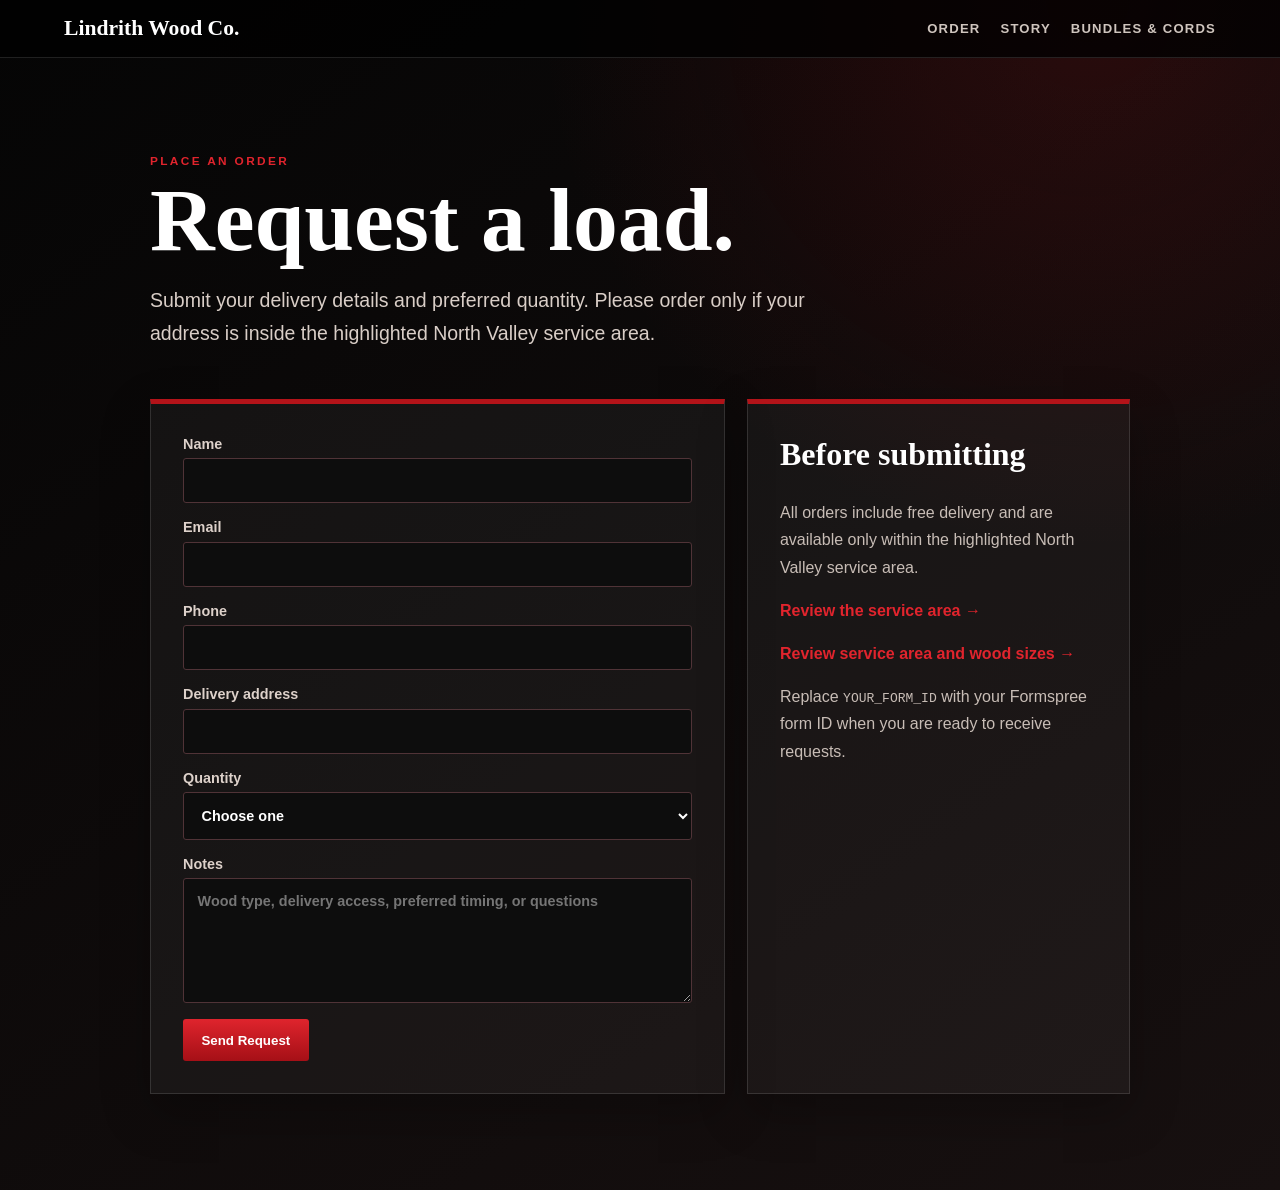
==== actual-order.html @ a73ba8ae "Add files via upload" ====
<!doctype html><html lang="en"><head><meta charset="utf-8"><meta name="viewport" content="width=device-width,initial-scale=1"><title>Place an Order | Lindrith Wood Co.</title><link rel="stylesheet" href="styles.css"></head><body class="page-shell"><header class="topbar"><a class="mini-brand" href="index.html">Lindrith Wood Co.</a><nav><a href="order.html">Order</a><a href="story.html">Story</a><a href="order.html#wood-options">Bundles &amp; Cords</a></nav></header><main class="content"><p class="kicker">Place an Order</p><h1>Request a load.</h1><p class="lead">Submit your delivery details and preferred quantity. Please order only if your address is inside the highlighted North Valley service area.</p><div class="panel-grid"><section class="panel"><form action="https://formspree.io/f/YOUR_FORM_ID" method="post"><label>Name<input name="name" required></label><label>Email<input type="email" name="email" required></label><label>Phone<input type="tel" name="phone"></label><label>Delivery address<input name="location" required></label><label>Quantity<select name="quantity" required><option value="">Choose one</option><option>Bundle</option><option>Quarter cord</option><option>Half cord</option><option>Full cord</option><option>Not sure</option></select></label><label>Notes<textarea name="notes" rows="6" placeholder="Wood type, delivery access, preferred timing, or questions"></textarea></label><button type="submit">Send Request</button></form></section><aside class="panel"><h2>Before submitting</h2><p>All orders include free delivery and are available only within the highlighted North Valley service area.</p><p><a class="text-link" href="order.html">Review the service area →</a></p><p><a class="text-link" href="order.html#wood-options">Review service area and wood sizes →</a></p><p>Replace <code>YOUR_FORM_ID</code> with your Formspree form ID when you are ready to receive requests.</p></aside></div></main></body></html>
---- styles.css ----
:root{
  --black:#080808;
  --black-soft:#141414;
  --red:#b31319;
  --red-bright:#e1242d;
  --red-dark:#720b10;
  --cream:#f3e8dc;
  --muted:#bdb4ad;
  --line:rgba(255,255,255,.12);
}
*{box-sizing:border-box}
html,body{margin:0;min-height:100%;background:var(--black);color:white;font-family:Arial,Helvetica,sans-serif}
a{color:inherit}
.landing{min-height:100vh;display:grid;grid-template-columns:minmax(330px,470px) 1fr;background:#000}
.portal{position:relative;z-index:2;display:flex;flex-direction:column;justify-content:center;gap:2.2rem;padding:clamp(2rem,5vw,4.5rem);background:linear-gradient(155deg,#050505 0%,#101010 58%,#250407 100%);box-shadow:22px 0 60px rgba(0,0,0,.55)}
.brand-lockup{max-width:320px}
.kicker{margin:0 0 .45rem;color:var(--red-bright);font-size:.74rem;font-weight:800;letter-spacing:.2em;text-transform:uppercase}
.brand{margin:0;font-family:Georgia,'Times New Roman',serif;font-size:clamp(2.8rem,5vw,4.4rem);font-weight:700;line-height:.96;letter-spacing:-.045em}
.tagline{margin:1rem 0 0;max-width:280px;color:var(--muted);font-size:1rem;line-height:1.5}
.accent-line{width:86px;height:5px;margin-top:1.35rem;background:linear-gradient(90deg,var(--red-bright),var(--red-dark));border-radius:999px}
.nav-list{display:grid;gap:.85rem;width:100%;max-width:355px}
.nav-card{min-height:76px;display:grid;grid-template-columns:44px 1fr 20px;align-items:center;gap:1rem;padding:1rem 1.15rem;border:1px solid var(--line);border-left:5px solid var(--red);border-radius:5px;background:linear-gradient(100deg,rgba(255,255,255,.065),rgba(255,255,255,.018));text-decoration:none;box-shadow:0 10px 28px rgba(0,0,0,.24);transition:.18s ease}
.nav-card:hover{transform:translateX(6px);border-color:rgba(225,36,45,.7);background:linear-gradient(100deg,rgba(179,19,25,.3),rgba(255,255,255,.025))}
.nav-card svg{width:34px;height:34px;fill:none;stroke:var(--red-bright);stroke-width:1.8;stroke-linecap:round;stroke-linejoin:round}
.nav-card strong{font-size:1.02rem;letter-spacing:.015em}
.arrow{color:var(--red-bright);font-size:2rem;font-weight:300;line-height:1}
.microcopy{max-width:350px;margin:0;color:#8f8782;font-size:.78rem;line-height:1.5}
.open-space{position:relative;min-height:100vh;background-image:linear-gradient(90deg,rgba(0,0,0,.28),rgba(0,0,0,.02) 30%),url('assets/flannel-family.png');background-size:cover;background-position:center 42%}
.open-space::after{content:"";position:absolute;inset:0;background:linear-gradient(180deg,rgba(0,0,0,.04),rgba(0,0,0,.22))}
.page-shell{min-height:100vh;background:radial-gradient(circle at 85% 0%,rgba(179,19,25,.18),transparent 34%),linear-gradient(145deg,#050505,#171010)}
.topbar{display:flex;justify-content:space-between;align-items:center;padding:1rem 5vw;border-bottom:1px solid var(--line);background:rgba(0,0,0,.78)}
.topbar .mini-brand{font-family:Georgia,serif;font-size:1.35rem;text-decoration:none;font-weight:700}
.topbar nav{display:flex;gap:1.25rem;flex-wrap:wrap}
.topbar nav a{text-decoration:none;color:#cfc5be;font-size:.82rem;font-weight:700;text-transform:uppercase;letter-spacing:.09em}
.topbar nav a:hover,.topbar nav a[aria-current="page"]{color:white}
.content{width:min(980px,calc(100% - 2rem));margin:auto;padding:6rem 0}
.content h1{margin:0 0 1rem;font-family:Georgia,serif;font-size:clamp(3rem,7vw,5.6rem);line-height:1;color:white}
.content .lead{max-width:720px;color:#d9cec7;font-size:1.22rem;line-height:1.7}
.panel-grid{display:grid;grid-template-columns:1.2fr .8fr;gap:1.4rem;margin-top:3rem}
.panel{padding:2rem;border:1px solid var(--line);border-top:5px solid var(--red);background:rgba(255,255,255,.045);box-shadow:0 18px 45px rgba(0,0,0,.25)}
.panel h2{margin-top:0;font-family:Georgia,serif;font-size:2rem}
.panel p,.panel li{color:#c8bdb6;line-height:1.7}
form{display:grid;gap:1rem}
label{display:grid;gap:.4rem;color:#ddd1ca;font-size:.9rem;font-weight:700}
input,select,textarea{width:100%;padding:.85rem;border:1px solid #503337;border-radius:3px;background:#0d0d0d;color:white;font:inherit}
button,.cta{display:inline-block;width:max-content;padding:.85rem 1.15rem;border:0;border-radius:3px;background:linear-gradient(#df242d,#a50f16);color:#fff;font-weight:800;text-decoration:none;cursor:pointer}
.bundle-grid{display:grid;grid-template-columns:repeat(3,1fr);gap:1.2rem;margin-top:3rem}
.bundle{padding:1.6rem;border:1px solid var(--line);background:rgba(255,255,255,.04)}
.bundle h2{margin:.2rem 0 .6rem;font-family:Georgia,serif}
.bundle .price{color:var(--red-bright);font-size:1.25rem;font-weight:800}
@media(max-width:820px){.landing{grid-template-columns:1fr}.portal{min-height:100vh;background:linear-gradient(180deg,rgba(0,0,0,.84),rgba(18,0,3,.94)),url('assets/flannel-family.png') center/cover;padding:2rem}.open-space{display:none}.nav-list{max-width:none}.brand-lockup{margin-top:auto}.microcopy{margin-bottom:auto}.panel-grid,.bundle-grid{grid-template-columns:1fr}.topbar{align-items:flex-start;gap:1rem;flex-direction:column}.topbar nav{width:100%;justify-content:space-between}}

.text-link{color:var(--red-bright);font-weight:800;text-decoration:none}.text-link:hover{text-decoration:underline}.service-content{width:min(1180px,calc(100% - 2rem))}.service-map{margin:3rem 0 0;border:1px solid var(--line);border-top:5px solid var(--red);background:#0b0b0b;box-shadow:0 22px 55px rgba(0,0,0,.36)}.service-map img{display:block;width:100%;height:auto}.service-map figcaption{padding:1rem 1.2rem;color:#bfb5ae;font-size:.86rem;line-height:1.5}.service-actions{display:flex;flex-wrap:wrap;gap:1rem;margin-top:1.5rem}.secondary-cta{display:inline-block;width:max-content;padding:.85rem 1.15rem;border:1px solid var(--line);border-radius:3px;color:#fff;font-weight:800;text-decoration:none}.secondary-cta:hover{border-color:var(--red-bright);background:rgba(179,19,25,.12)}
.order-topline{display:flex;align-items:flex-start;justify-content:space-between;gap:2rem}.order-topline>div{min-width:0}.order-topline h1{max-width:820px}.proceed-cta{flex:0 0 auto;margin-top:.25rem;white-space:nowrap}.wood-options{margin-top:4.5rem;scroll-margin-top:2rem}.wood-options h2{margin:.2rem 0 1.5rem;font-family:Georgia,'Times New Roman',serif;font-size:clamp(2.2rem,5vw,4rem);line-height:1.08}.wood-options img{display:block;width:100%;height:auto;border:1px solid var(--line);border-top:5px solid var(--red);background:#0b0b0b;box-shadow:0 22px 55px rgba(0,0,0,.36)}.final-order-actions{margin-top:2rem}
@media(max-width:760px){.order-topline{display:block}.proceed-cta{margin:0 0 2rem}.wood-options{margin-top:3rem}}

.page-title{max-width:980px}.top-action-row{display:flex;flex-wrap:wrap;gap:1rem;margin:1.5rem 0 3rem}.service-intro h2{margin:0 0 .75rem;font-family:Georgia,'Times New Roman',serif;font-size:clamp(2rem,4vw,3.4rem);line-height:1.1}.compact-map{width:min(900px,100%);margin-left:auto;margin-right:auto}.compact-map img{width:100%}@media(max-width:760px){.top-action-row{margin:1rem 0 2.25rem}.compact-map{width:100%}}

/* Responsive service-area and quantity layout */
.order-overview{
  display:grid;
  grid-template-columns:minmax(0,.88fr) minmax(0,1.12fr);
  gap:clamp(1.5rem,3vw,2.75rem);
  align-items:start;
  margin-top:.5rem;
}
.service-area-panel,
.quantities-panel{min-width:0}
.service-area-panel{
  padding:clamp(1.2rem,2vw,1.8rem);
  border:1px solid var(--line);
  border-top:5px solid var(--red);
  background:rgba(255,255,255,.035);
}
.service-area-panel .lead{
  max-width:none;
  font-size:1.02rem;
  line-height:1.65;
}
.service-area-panel .compact-map{
  width:min(520px,92%);
  margin:1.5rem auto 0;
}
.order-overview .wood-options{
  margin-top:0;
  scroll-margin-top:2rem;
}
.order-overview .wood-options h2{
  font-size:clamp(2rem,3.6vw,3.25rem);
}
@media(max-width:860px){
  .order-overview{grid-template-columns:1fr}
  .service-area-panel .compact-map{width:min(620px,100%)}
  .order-overview .wood-options{margin-top:.5rem}
}


/* Order page emphasis: larger service area, smaller quantity guide */
.service-content > .page-title{
  max-width:760px;
  font-size:clamp(2rem,4vw,3.6rem);
  line-height:1.05;
}
.order-overview{
  grid-template-columns:minmax(0,1.75fr) minmax(260px,.65fr);
  gap:clamp(1.25rem,2.5vw,2.25rem);
}
.service-area-panel .compact-map{
  width:100%;
  max-width:none;
}
.order-overview .quantities-panel{
  max-width:390px;
  justify-self:end;
}
.order-overview .wood-options h2{
  font-size:clamp(1.65rem,2.7vw,2.35rem);
}
.order-overview .wood-options img{
  width:100%;
  max-width:360px;
  margin-left:auto;
}
@media(max-width:860px){
  .order-overview{grid-template-columns:1fr}
  .order-overview .quantities-panel{max-width:520px;justify-self:center}
  .order-overview .wood-options img{max-width:440px;margin-right:auto}
}
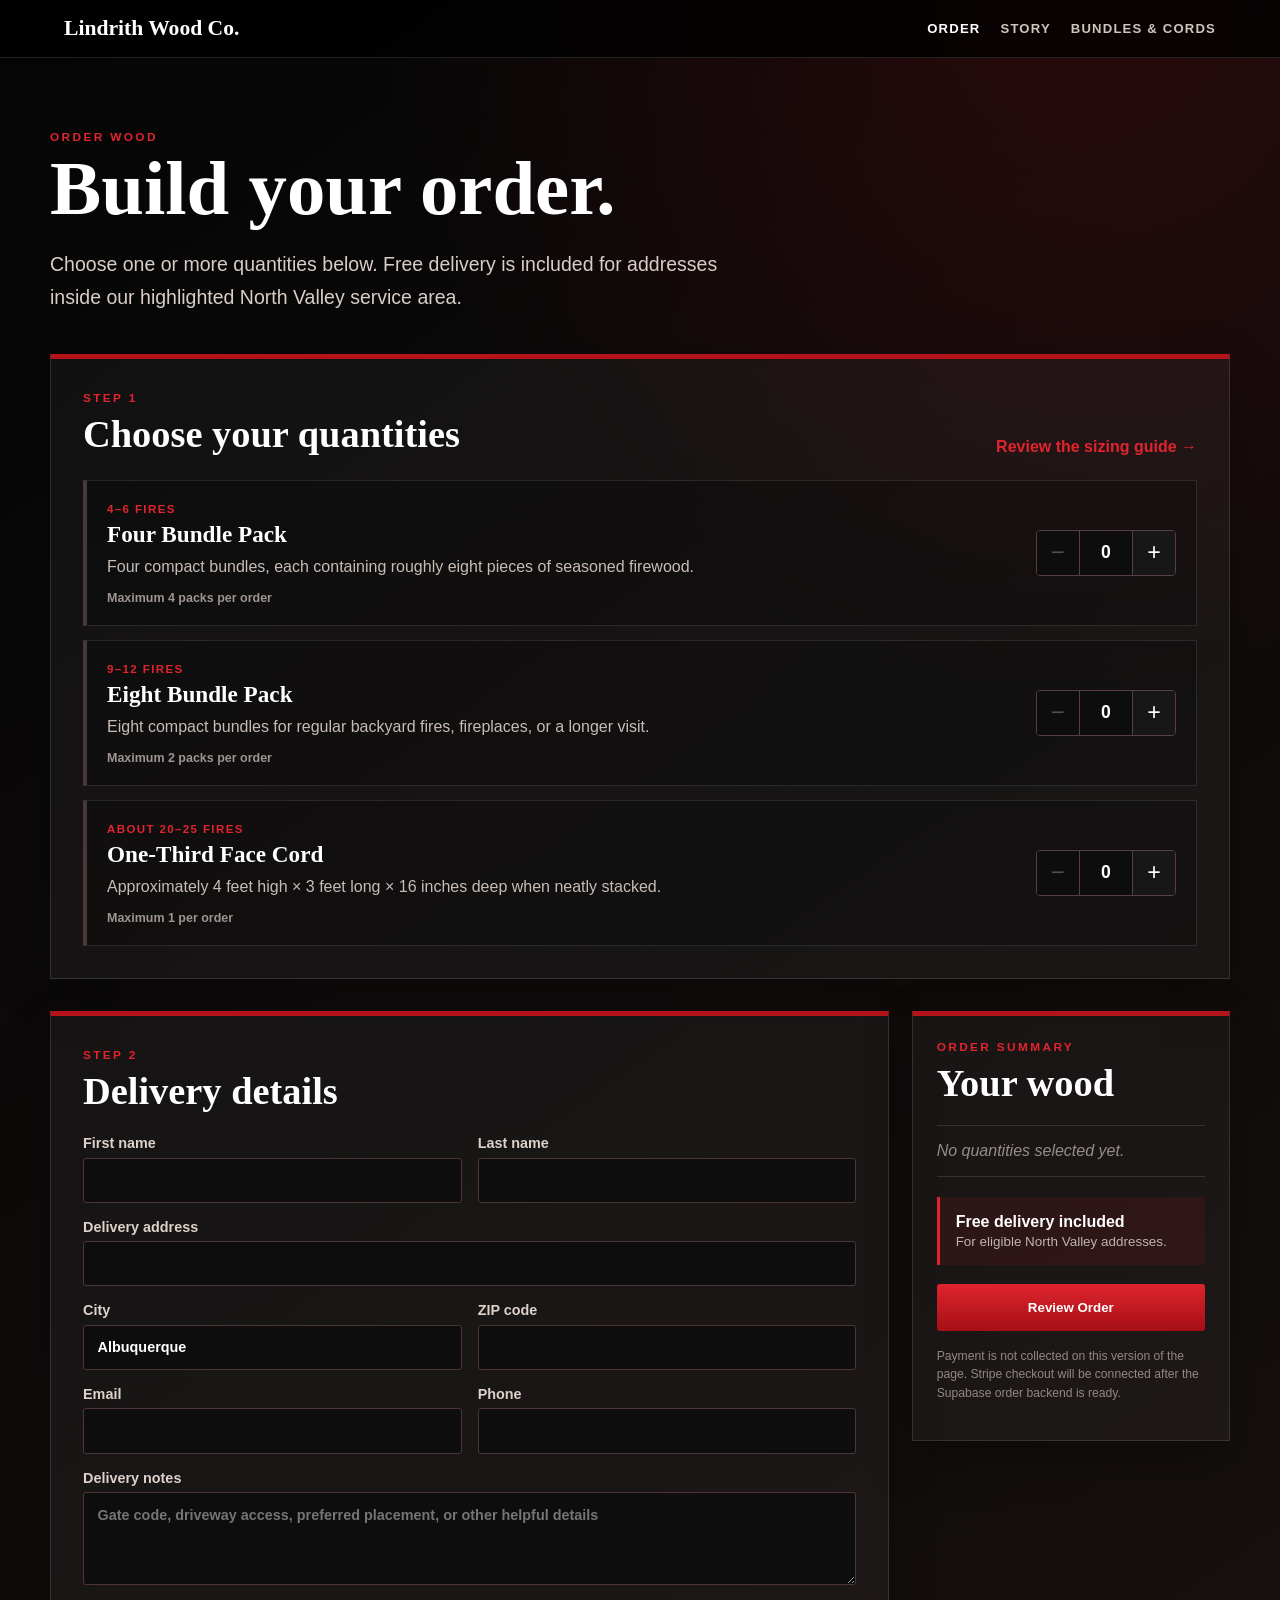
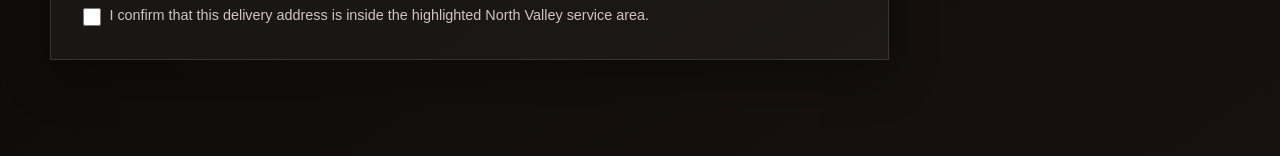
==== commit 0faa74ac: "Add files via upload" ====
--- a/actual-order.html
+++ b/actual-order.html
@@ -1 +1,201 @@
-<!doctype html><html lang="en"><head><meta charset="utf-8"><meta name="viewport" content="width=device-width,initial-scale=1"><title>Place an Order | Lindrith Wood Co.</title><link rel="stylesheet" href="styles.css"></head><body class="page-shell"><header class="topbar"><a class="mini-brand" href="index.html">Lindrith Wood Co.</a><nav><a href="order.html">Order</a><a href="story.html">Story</a><a href="order.html#wood-options">Bundles &amp; Cords</a></nav></header><main class="content"><p class="kicker">Place an Order</p><h1>Request a load.</h1><p class="lead">Submit your delivery details and preferred quantity. Please order only if your address is inside the highlighted North Valley service area.</p><div class="panel-grid"><section class="panel"><form action="https://formspree.io/f/YOUR_FORM_ID" method="post"><label>Name<input name="name" required></label><label>Email<input type="email" name="email" required></label><label>Phone<input type="tel" name="phone"></label><label>Delivery address<input name="location" required></label><label>Quantity<select name="quantity" required><option value="">Choose one</option><option>Bundle</option><option>Quarter cord</option><option>Half cord</option><option>Full cord</option><option>Not sure</option></select></label><label>Notes<textarea name="notes" rows="6" placeholder="Wood type, delivery access, preferred timing, or questions"></textarea></label><button type="submit">Send Request</button></form></section><aside class="panel"><h2>Before submitting</h2><p>All orders include free delivery and are available only within the highlighted North Valley service area.</p><p><a class="text-link" href="order.html">Review the service area →</a></p><p><a class="text-link" href="order.html#wood-options">Review service area and wood sizes →</a></p><p>Replace <code>YOUR_FORM_ID</code> with your Formspree form ID when you are ready to receive requests.</p></aside></div></main></body></html>
+<!doctype html>
+<html lang="en">
+<head>
+  <meta charset="utf-8">
+  <meta name="viewport" content="width=device-width,initial-scale=1">
+  <title>Build Your Order | Lindrith Wood Co.</title>
+  <meta name="description" content="Choose your Lindrith Wood Co. firewood quantity and enter North Valley delivery details.">
+  <link rel="stylesheet" href="styles.css">
+</head>
+<body class="page-shell">
+  <header class="topbar">
+    <a class="mini-brand" href="index.html">Lindrith Wood Co.</a>
+    <nav>
+      <a href="order.html" aria-current="page">Order</a>
+      <a href="story.html">Story</a>
+      <a href="order.html#wood-options">Bundles &amp; Cords</a>
+    </nav>
+  </header>
+
+  <main class="content checkout-content">
+    <p class="kicker">Order Wood</p>
+    <h1 class="checkout-title">Build your order.</h1>
+    <p class="lead checkout-lead">Choose one or more quantities below. Free delivery is included for addresses inside our highlighted North Valley service area.</p>
+
+    <form id="wood-order-form" class="wood-order-form" novalidate>
+      <section class="order-builder" aria-labelledby="quantity-heading">
+        <div class="section-heading-row">
+          <div>
+            <p class="kicker">Step 1</p>
+            <h2 id="quantity-heading">Choose your quantities</h2>
+          </div>
+          <a class="text-link" href="order.html#wood-options">Review the sizing guide →</a>
+        </div>
+
+        <div class="product-picker">
+          <article class="order-product" data-product="four-bundle">
+            <div class="order-product-copy">
+              <p class="product-eyebrow">4–6 fires</p>
+              <h3>Four Bundle Pack</h3>
+              <p>Four compact bundles, each containing roughly eight pieces of seasoned firewood.</p>
+              <span class="order-limit">Maximum 4 packs per order</span>
+            </div>
+            <div class="quantity-stepper" aria-label="Four Bundle Pack quantity">
+              <button type="button" class="stepper-button" data-action="decrease" aria-label="Decrease Four Bundle Pack quantity">−</button>
+              <input id="four-bundle-qty" name="four_bundle_pack" type="number" min="0" max="4" step="1" value="0" inputmode="numeric" aria-label="Four Bundle Pack quantity">
+              <button type="button" class="stepper-button" data-action="increase" aria-label="Increase Four Bundle Pack quantity">+</button>
+            </div>
+          </article>
+
+          <article class="order-product" data-product="eight-bundle">
+            <div class="order-product-copy">
+              <p class="product-eyebrow">9–12 fires</p>
+              <h3>Eight Bundle Pack</h3>
+              <p>Eight compact bundles for regular backyard fires, fireplaces, or a longer visit.</p>
+              <span class="order-limit">Maximum 2 packs per order</span>
+            </div>
+            <div class="quantity-stepper" aria-label="Eight Bundle Pack quantity">
+              <button type="button" class="stepper-button" data-action="decrease" aria-label="Decrease Eight Bundle Pack quantity">−</button>
+              <input id="eight-bundle-qty" name="eight_bundle_pack" type="number" min="0" max="2" step="1" value="0" inputmode="numeric" aria-label="Eight Bundle Pack quantity">
+              <button type="button" class="stepper-button" data-action="increase" aria-label="Increase Eight Bundle Pack quantity">+</button>
+            </div>
+          </article>
+
+          <article class="order-product" data-product="third-face-cord">
+            <div class="order-product-copy">
+              <p class="product-eyebrow">About 20–25 fires</p>
+              <h3>One-Third Face Cord</h3>
+              <p>Approximately 4 feet high × 3 feet long × 16 inches deep when neatly stacked.</p>
+              <span class="order-limit">Maximum 1 per order</span>
+            </div>
+            <div class="quantity-stepper" aria-label="One-Third Face Cord quantity">
+              <button type="button" class="stepper-button" data-action="decrease" aria-label="Decrease One-Third Face Cord quantity">−</button>
+              <input id="third-face-cord-qty" name="one_third_face_cord" type="number" min="0" max="1" step="1" value="0" inputmode="numeric" aria-label="One-Third Face Cord quantity">
+              <button type="button" class="stepper-button" data-action="increase" aria-label="Increase One-Third Face Cord quantity">+</button>
+            </div>
+          </article>
+        </div>
+        <p id="quantity-error" class="form-error" role="alert" hidden>Please choose at least one firewood quantity.</p>
+      </section>
+
+      <div class="checkout-grid">
+        <section class="delivery-panel" aria-labelledby="delivery-heading">
+          <p class="kicker">Step 2</p>
+          <h2 id="delivery-heading">Delivery details</h2>
+          <div class="field-grid">
+            <label>First name<input name="first_name" autocomplete="given-name" required></label>
+            <label>Last name<input name="last_name" autocomplete="family-name" required></label>
+            <label class="field-wide">Delivery address<input name="delivery_address" autocomplete="street-address" required></label>
+            <label>City<input name="city" value="Albuquerque" autocomplete="address-level2" required></label>
+            <label>ZIP code<input name="zip" inputmode="numeric" autocomplete="postal-code" pattern="[0-9]{5}" maxlength="5" required></label>
+            <label>Email<input type="email" name="email" autocomplete="email" required></label>
+            <label>Phone<input type="tel" name="phone" autocomplete="tel" required></label>
+            <label class="field-wide">Delivery notes<textarea name="delivery_notes" rows="4" placeholder="Gate code, driveway access, preferred placement, or other helpful details"></textarea></label>
+          </div>
+          <label class="service-confirmation">
+            <input type="checkbox" name="service_area_confirmed" required>
+            <span>I confirm that this delivery address is inside the highlighted North Valley service area.</span>
+          </label>
+        </section>
+
+        <aside class="order-summary" aria-labelledby="summary-heading">
+          <p class="kicker">Order Summary</p>
+          <h2 id="summary-heading">Your wood</h2>
+          <div id="summary-lines" class="summary-lines">
+            <p class="empty-summary">No quantities selected yet.</p>
+          </div>
+          <div class="summary-note">
+            <strong>Free delivery included</strong>
+            <span>For eligible North Valley addresses.</span>
+          </div>
+          <button type="submit" class="review-order-button">Review Order</button>
+          <p class="checkout-stage-note">Payment is not collected on this version of the page. Stripe checkout will be connected after the Supabase order backend is ready.</p>
+          <p id="form-status" class="form-status" role="status" aria-live="polite"></p>
+        </aside>
+      </div>
+    </form>
+  </main>
+
+  <script>
+    (() => {
+      const form = document.getElementById('wood-order-form');
+      const summary = document.getElementById('summary-lines');
+      const quantityError = document.getElementById('quantity-error');
+      const status = document.getElementById('form-status');
+      const products = [
+        { id: 'four-bundle-qty', name: 'Four Bundle Pack', singular: 'pack', plural: 'packs' },
+        { id: 'eight-bundle-qty', name: 'Eight Bundle Pack', singular: 'pack', plural: 'packs' },
+        { id: 'third-face-cord-qty', name: 'One-Third Face Cord', singular: 'cord portion', plural: 'cord portions' }
+      ];
+
+      const clampInput = (input) => {
+        const min = Number(input.min || 0);
+        const max = Number(input.max || Number.MAX_SAFE_INTEGER);
+        const parsed = Number.parseInt(input.value, 10);
+        const value = Number.isFinite(parsed) ? parsed : min;
+        input.value = Math.min(max, Math.max(min, value));
+      };
+
+      const updateControls = () => {
+        document.querySelectorAll('.quantity-stepper').forEach((stepper) => {
+          const input = stepper.querySelector('input');
+          const decrease = stepper.querySelector('[data-action="decrease"]');
+          const increase = stepper.querySelector('[data-action="increase"]');
+          const value = Number(input.value);
+          decrease.disabled = value <= Number(input.min);
+          increase.disabled = value >= Number(input.max);
+          stepper.closest('.order-product').classList.toggle('has-quantity', value > 0);
+        });
+      };
+
+      const updateSummary = () => {
+        const selected = products
+          .map((product) => ({ ...product, quantity: Number(document.getElementById(product.id).value) }))
+          .filter((product) => product.quantity > 0);
+
+        if (!selected.length) {
+          summary.innerHTML = '<p class="empty-summary">No quantities selected yet.</p>';
+        } else {
+          summary.innerHTML = selected.map((product) => {
+            const unit = product.quantity === 1 ? product.singular : product.plural;
+            return `<div class="summary-line"><span>${product.name}</span><strong>${product.quantity} ${unit}</strong></div>`;
+          }).join('');
+        }
+        quantityError.hidden = true;
+        status.textContent = '';
+        updateControls();
+      };
+
+      document.querySelectorAll('.quantity-stepper').forEach((stepper) => {
+        const input = stepper.querySelector('input');
+        stepper.addEventListener('click', (event) => {
+          const button = event.target.closest('button');
+          if (!button) return;
+          const direction = button.dataset.action === 'increase' ? 1 : -1;
+          input.value = Number(input.value) + direction;
+          clampInput(input);
+          updateSummary();
+        });
+        input.addEventListener('input', () => {
+          clampInput(input);
+          updateSummary();
+        });
+      });
+
+      form.addEventListener('submit', (event) => {
+        event.preventDefault();
+        const total = products.reduce((sum, product) => sum + Number(document.getElementById(product.id).value), 0);
+        if (total === 0) {
+          quantityError.hidden = false;
+          document.getElementById('quantity-heading').scrollIntoView({ behavior: 'smooth', block: 'center' });
+          return;
+        }
+        if (!form.reportValidity()) return;
+        status.textContent = 'The order details are valid. This page is ready for the Supabase submission step.';
+      });
+
+      updateSummary();
+    })();
+  </script>
+</body>
+</html>
--- a/styles.css
+++ b/styles.css
@@ -25,7 +25,7 @@
 .nav-card strong{font-size:1.02rem;letter-spacing:.015em}
 .arrow{color:var(--red-bright);font-size:2rem;font-weight:300;line-height:1}
 .microcopy{max-width:350px;margin:0;color:#8f8782;font-size:.78rem;line-height:1.5}
-.open-space{position:relative;min-height:100vh;background-image:linear-gradient(90deg,rgba(0,0,0,.28),rgba(0,0,0,.02) 30%),url('assets/flannel-family.png');background-size:cover;background-position:center 42%}
+.open-space{position:relative;min-height:100vh;background-image:linear-gradient(90deg,rgba(0,0,0,.28),rgba(0,0,0,.02) 30%),url('assets/flannel-family.png');background-size:cover;background-position:center 34%}
 .open-space::after{content:"";position:absolute;inset:0;background:linear-gradient(180deg,rgba(0,0,0,.04),rgba(0,0,0,.22))}
 .page-shell{min-height:100vh;background:radial-gradient(circle at 85% 0%,rgba(179,19,25,.18),transparent 34%),linear-gradient(145deg,#050505,#171010)}
 .topbar{display:flex;justify-content:space-between;align-items:center;padding:1rem 5vw;border-bottom:1px solid var(--line);background:rgba(0,0,0,.78)}
@@ -48,7 +48,7 @@
 .bundle{padding:1.6rem;border:1px solid var(--line);background:rgba(255,255,255,.04)}
 .bundle h2{margin:.2rem 0 .6rem;font-family:Georgia,serif}
 .bundle .price{color:var(--red-bright);font-size:1.25rem;font-weight:800}
-@media(max-width:820px){.landing{grid-template-columns:1fr}.portal{min-height:100vh;background:linear-gradient(180deg,rgba(0,0,0,.84),rgba(18,0,3,.94)),url('assets/flannel-family.png') center/cover;padding:2rem}.open-space{display:none}.nav-list{max-width:none}.brand-lockup{margin-top:auto}.microcopy{margin-bottom:auto}.panel-grid,.bundle-grid{grid-template-columns:1fr}.topbar{align-items:flex-start;gap:1rem;flex-direction:column}.topbar nav{width:100%;justify-content:space-between}}
+@media(max-width:820px){.landing{grid-template-columns:1fr}.portal{min-height:100vh;background:linear-gradient(180deg,rgba(0,0,0,.84),rgba(18,0,3,.94)),url('assets/flannel-family.png') center 34%/cover;padding:2rem}.open-space{display:none}.nav-list{max-width:none}.brand-lockup{margin-top:auto}.microcopy{margin-bottom:auto}.panel-grid,.bundle-grid{grid-template-columns:1fr}.topbar{align-items:flex-start;gap:1rem;flex-direction:column}.topbar nav{width:100%;justify-content:space-between}}
 
 .text-link{color:var(--red-bright);font-weight:800;text-decoration:none}.text-link:hover{text-decoration:underline}.service-content{width:min(1180px,calc(100% - 2rem))}.service-map{margin:3rem 0 0;border:1px solid var(--line);border-top:5px solid var(--red);background:#0b0b0b;box-shadow:0 22px 55px rgba(0,0,0,.36)}.service-map img{display:block;width:100%;height:auto}.service-map figcaption{padding:1rem 1.2rem;color:#bfb5ae;font-size:.86rem;line-height:1.5}.service-actions{display:flex;flex-wrap:wrap;gap:1rem;margin-top:1.5rem}.secondary-cta{display:inline-block;width:max-content;padding:.85rem 1.15rem;border:1px solid var(--line);border-radius:3px;color:#fff;font-weight:800;text-decoration:none}.secondary-cta:hover{border-color:var(--red-bright);background:rgba(179,19,25,.12)}
 .order-topline{display:flex;align-items:flex-start;justify-content:space-between;gap:2rem}.order-topline>div{min-width:0}.order-topline h1{max-width:820px}.proceed-cta{flex:0 0 auto;margin-top:.25rem;white-space:nowrap}.wood-options{margin-top:4.5rem;scroll-margin-top:2rem}.wood-options h2{margin:.2rem 0 1.5rem;font-family:Georgia,'Times New Roman',serif;font-size:clamp(2.2rem,5vw,4rem);line-height:1.08}.wood-options img{display:block;width:100%;height:auto;border:1px solid var(--line);border-top:5px solid var(--red);background:#0b0b0b;box-shadow:0 22px 55px rgba(0,0,0,.36)}.final-order-actions{margin-top:2rem}
@@ -126,3 +126,105 @@
   .order-overview .quantities-panel{max-width:520px;justify-self:center}
   .order-overview .wood-options img{max-width:440px;margin-right:auto}
 }
+
+
+/* Click-to-enlarge quantity guide */
+.quantity-image-button{
+  position:relative;
+  display:block;
+  width:100%;
+  max-width:360px;
+  margin-left:auto;
+  padding:0;
+  border:0;
+  border-radius:2px;
+  background:transparent;
+  cursor:zoom-in;
+}
+.quantity-image-button img{width:100%;max-width:none!important;margin:0!important}
+.image-enlarge-hint{
+  position:absolute;
+  right:.7rem;
+  bottom:.7rem;
+  padding:.42rem .62rem;
+  border:1px solid rgba(255,255,255,.25);
+  border-radius:3px;
+  background:rgba(0,0,0,.78);
+  color:#fff;
+  font-size:.72rem;
+  font-weight:800;
+  letter-spacing:.05em;
+  text-transform:uppercase;
+}
+.quantity-image-button:hover .image-enlarge-hint,
+.quantity-image-button:focus-visible .image-enlarge-hint{background:var(--red-dark)}
+.quantity-image-button:focus-visible{outline:3px solid var(--red-bright);outline-offset:4px}
+.image-lightbox{
+  width:min(94vw,1000px);
+  max-height:94vh;
+  padding:clamp(2.5rem,5vw,4rem) clamp(.75rem,2vw,1.25rem) 1rem;
+  border:1px solid rgba(255,255,255,.22);
+  border-radius:5px;
+  background:#090909;
+  box-shadow:0 28px 90px rgba(0,0,0,.8);
+}
+.image-lightbox::backdrop{background:rgba(0,0,0,.88);backdrop-filter:blur(3px)}
+.image-lightbox img{display:block;max-width:100%;max-height:calc(94vh - 5rem);margin:auto;object-fit:contain}
+.lightbox-close{
+  position:absolute;
+  top:.55rem;
+  right:.7rem;
+  width:2.5rem;
+  height:2.5rem;
+  padding:0;
+  border:1px solid rgba(255,255,255,.25);
+  border-radius:50%;
+  background:#171717;
+  color:#fff;
+  font-size:1.9rem;
+  font-weight:400;
+  line-height:1;
+}
+.lightbox-close:hover{background:var(--red-dark)}
+@media(max-width:860px){.quantity-image-button{max-width:440px;margin-right:auto}}
+
+/* Front-end order builder */
+.checkout-content{width:min(1180px,calc(100% - 2rem));padding-top:4.5rem}
+.checkout-title{font-size:clamp(2.8rem,6vw,5rem)!important}
+.checkout-lead{margin-bottom:2.5rem}
+.wood-order-form{gap:2rem}
+.order-builder,.delivery-panel,.order-summary{border:1px solid var(--line);border-top:5px solid var(--red);background:rgba(255,255,255,.04);box-shadow:0 18px 45px rgba(0,0,0,.25)}
+.order-builder{padding:clamp(1.25rem,3vw,2rem)}
+.section-heading-row{display:flex;align-items:end;justify-content:space-between;gap:1.5rem;margin-bottom:1.5rem}
+.section-heading-row h2,.delivery-panel h2,.order-summary h2{margin:.15rem 0 0;font-family:Georgia,'Times New Roman',serif;font-size:clamp(1.8rem,3vw,2.6rem)}
+.product-picker{display:grid;gap:.9rem}
+.order-product{display:grid;grid-template-columns:1fr auto;align-items:center;gap:1.5rem;padding:1.25rem;border:1px solid rgba(255,255,255,.1);border-left:4px solid #4a3839;background:rgba(0,0,0,.25);transition:.18s ease}
+.order-product.has-quantity{border-left-color:var(--red-bright);background:rgba(179,19,25,.1)}
+.order-product h3{margin:.15rem 0 .4rem;font-family:Georgia,'Times New Roman',serif;font-size:1.45rem}
+.order-product p{margin:0;color:#c8bdb6;line-height:1.55}
+.product-eyebrow{color:var(--red-bright)!important;font-size:.72rem;font-weight:800;letter-spacing:.12em;text-transform:uppercase}
+.order-limit{display:block;margin-top:.7rem;color:#9e9490;font-size:.78rem;font-weight:700}
+.quantity-stepper{display:grid;grid-template-columns:42px 54px 42px;align-items:center;border:1px solid #5b3c40;border-radius:4px;overflow:hidden;background:#090909}
+.quantity-stepper input{height:44px;padding:0;border:0;border-left:1px solid #5b3c40;border-right:1px solid #5b3c40;border-radius:0;text-align:center;font-size:1.1rem;font-weight:800;-moz-appearance:textfield}
+.quantity-stepper input::-webkit-inner-spin-button,.quantity-stepper input::-webkit-outer-spin-button{-webkit-appearance:none;margin:0}
+.stepper-button{width:42px;height:44px;padding:0;border-radius:0;background:#171717;font-size:1.45rem;font-weight:400}
+.stepper-button:hover:not(:disabled){background:var(--red-dark)}
+.stepper-button:disabled{color:#58504d;background:#0d0d0d;cursor:not-allowed}
+.form-error{margin:1rem 0 0;color:#ff9da2;font-weight:800}
+.checkout-grid{display:grid;grid-template-columns:minmax(0,1.45fr) minmax(290px,.55fr);gap:1.4rem;align-items:start}
+.delivery-panel{padding:clamp(1.25rem,3vw,2rem)}
+.field-grid{display:grid;grid-template-columns:1fr 1fr;gap:1rem;margin-top:1.4rem}
+.field-wide{grid-column:1/-1}
+.service-confirmation{grid-template-columns:20px 1fr;align-items:start;margin-top:1.25rem;color:#cfc5be;font-weight:500;line-height:1.5}
+.service-confirmation input{width:18px;height:18px;margin:.15rem 0 0;accent-color:var(--red-bright)}
+.order-summary{position:sticky;top:1rem;padding:1.5rem}
+.summary-lines{display:grid;gap:.8rem;margin:1.25rem 0;padding:1rem 0;border-top:1px solid var(--line);border-bottom:1px solid var(--line)}
+.summary-line{display:flex;justify-content:space-between;gap:1rem;color:#d8cec8;line-height:1.4}
+.summary-line strong{color:#fff;text-align:right}
+.empty-summary{margin:0;color:#968d88;font-style:italic}
+.summary-note{display:grid;gap:.2rem;padding:1rem;background:rgba(179,19,25,.12);border-left:3px solid var(--red-bright)}
+.summary-note span{color:#bfb5ae;font-size:.84rem}
+.review-order-button{width:100%;margin-top:1.2rem;padding:1rem}
+.checkout-stage-note{margin:1rem 0 0;color:#918884;font-size:.76rem;line-height:1.5}
+.form-status{margin:.9rem 0 0;color:#d9cec7;font-weight:700;line-height:1.5}
+@media(max-width:860px){.checkout-grid{grid-template-columns:1fr}.order-summary{position:static}.section-heading-row{align-items:flex-start;flex-direction:column}.order-product{grid-template-columns:1fr}.quantity-stepper{justify-self:start}.field-grid{grid-template-columns:1fr}.field-wide{grid-column:auto}}
